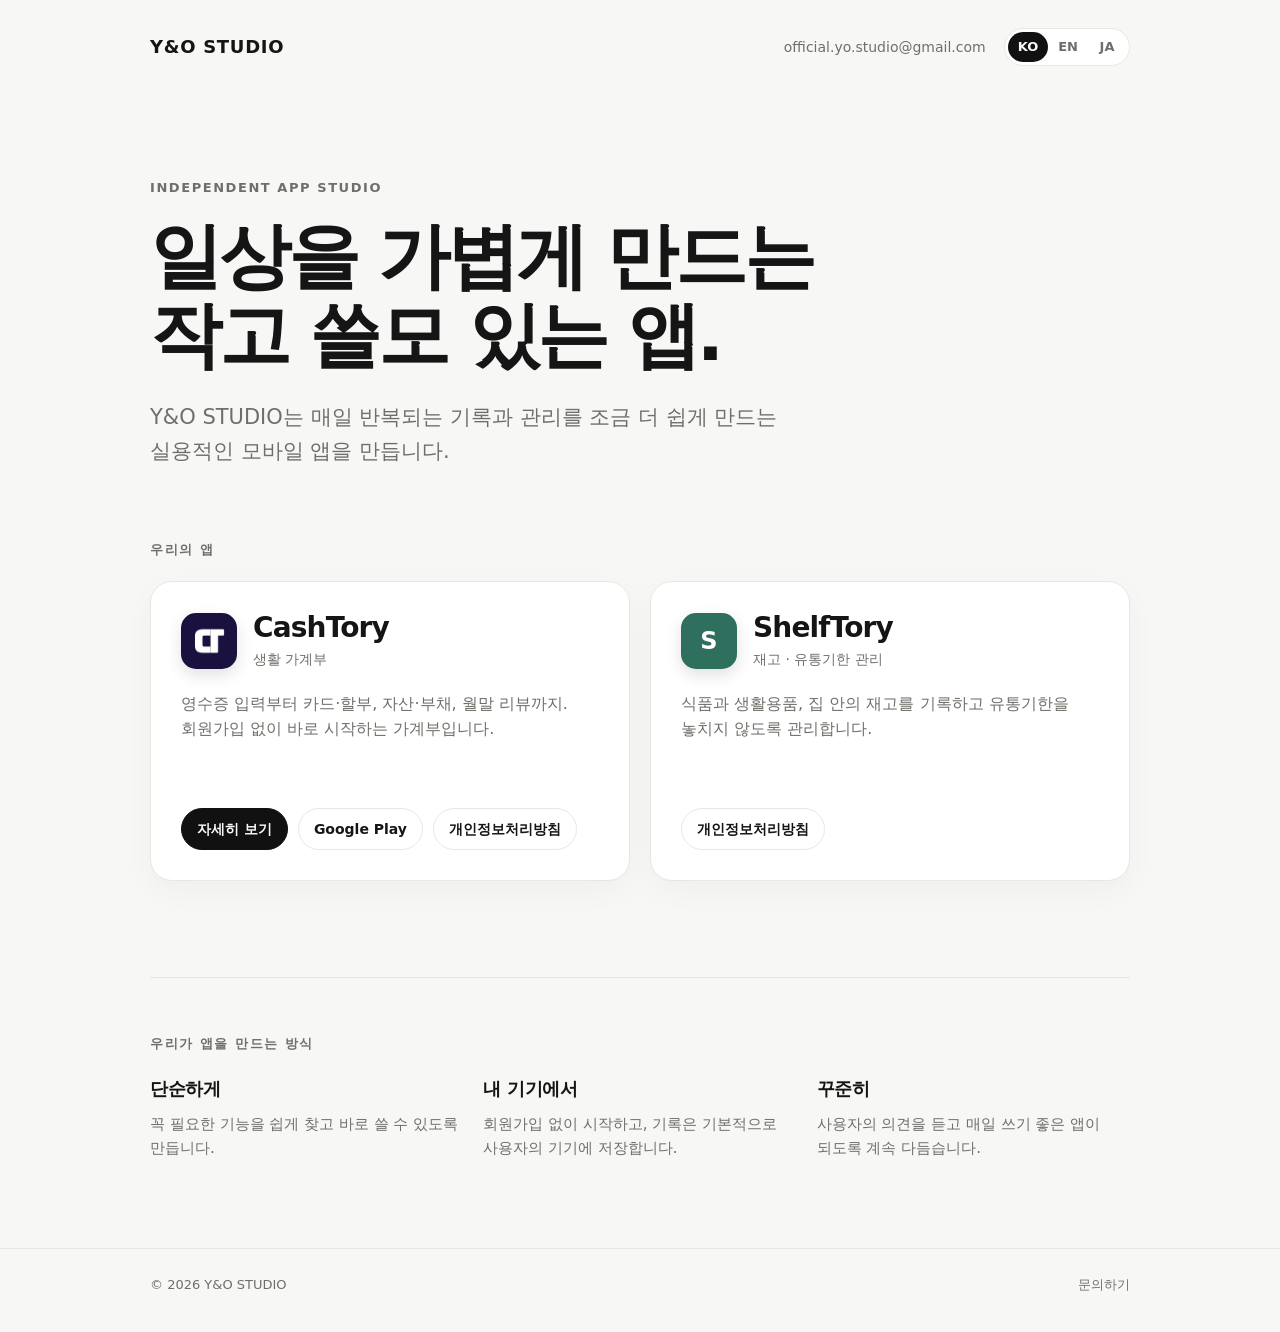
==== index.html @ 3fc5acc1 "Add favicons, share previews and shared footer across pages - Favicon and apple-touch-icon for the s" ====
<!doctype html>
<html lang="ko">
<head>
  <meta charset="utf-8" />
  <meta name="viewport" content="width=device-width, initial-scale=1" />
  <meta name="description" content="Y&O STUDIO — 일상을 조금 더 가볍게 만드는 실용적인 앱을 만듭니다." />
  <link rel="canonical" href="https://yandostudio.co.kr/" />
  <link rel="icon" href="/assets/favicon.svg" type="image/svg+xml" />
  <link rel="apple-touch-icon" href="/assets/apple-touch-icon.png" />
  <meta property="og:type" content="website" />
  <meta property="og:site_name" content="Y&amp;O STUDIO" />
  <meta property="og:locale" content="ko_KR" />
  <meta property="og:url" content="https://yandostudio.co.kr/" />
  <meta property="og:title" content="Y&amp;O STUDIO" />
  <meta property="og:description" content="일상을 가볍게 만드는 작고 쓸모 있는 앱을 만듭니다." />
  <meta property="og:image" content="https://yandostudio.co.kr/assets/og-image.jpg" />
  <meta property="og:image:width" content="1200" />
  <meta property="og:image:height" content="630" />
  <meta name="twitter:card" content="summary_large_image" />
  <title>Y&O STUDIO</title>
  <style>
    :root {
      --bg: #f7f7f5;
      --surface: #ffffff;
      --text: #151515;
      --muted: #6f6f6a;
      --line: #e8e8e3;
      --line-strong: #cfcfc8;
      --accent: #111111;
      --radius: 22px;
      --max: 980px;
    }

    * { box-sizing: border-box; }

    html { scroll-behavior: smooth; }

    body {
      margin: 0;
      min-height: 100vh;
      background: var(--bg);
      color: var(--text);
      font-family:
        Inter, ui-sans-serif, system-ui, -apple-system, BlinkMacSystemFont,
        "Segoe UI", Roboto, "Helvetica Neue", Arial, "Apple SD Gothic Neo",
        "Noto Sans KR", "Hiragino Sans", "Noto Sans JP", sans-serif;
      line-height: 1.6;
    }

    /* Keep Korean words intact; Japanese has no spaces and must wrap anywhere. */
    :root:lang(ko) body { word-break: keep-all; }

    a {
      color: inherit;
      text-decoration: none;
    }

    .wrap {
      width: min(calc(100% - 40px), var(--max));
      margin: 0 auto;
    }

    header {
      padding: 28px 0 20px;
    }

    .nav {
      display: flex;
      align-items: center;
      justify-content: space-between;
      gap: 20px;
    }

    .brand {
      font-size: 18px;
      font-weight: 800;
      letter-spacing: .04em;
    }

    .navRight {
      display: flex;
      align-items: center;
      gap: 18px;
    }

    .contact {
      font-size: 14px;
      color: var(--muted);
    }

    .lang {
      display: inline-flex;
      padding: 3px;
      border: 1px solid var(--line);
      border-radius: 999px;
      background: var(--surface);
    }

    .lang button {
      min-width: 38px;
      height: 30px;
      padding: 0 10px;
      border: 0;
      border-radius: 999px;
      background: transparent;
      color: var(--muted);
      font: inherit;
      font-size: 13px;
      font-weight: 700;
      cursor: pointer;
    }

    .lang button[aria-pressed="true"] {
      background: var(--accent);
      color: var(--bg);
    }

    .hero {
      padding: 92px 0 72px;
    }

    .eyebrow {
      margin: 0 0 18px;
      font-size: 13px;
      font-weight: 700;
      letter-spacing: .12em;
      color: var(--muted);
      text-transform: uppercase;
    }

    h1 {
      margin: 0;
      max-width: 760px;
      font-size: clamp(40px, 7vw, 72px);
      line-height: 1.1;
      letter-spacing: -0.045em;
    }

    .lead {
      max-width: 640px;
      margin: 26px 0 0;
      font-size: clamp(17px, 2.3vw, 21px);
      color: var(--muted);
    }

    .sectionTitle {
      margin: 0 0 20px;
      font-size: 13px;
      font-weight: 700;
      letter-spacing: .12em;
      color: var(--muted);
      text-transform: uppercase;
    }

    .apps {
      display: grid;
      grid-template-columns: repeat(2, minmax(0, 1fr));
      gap: 20px;
    }

    .card {
      position: relative;
      background: var(--surface);
      border: 1px solid var(--line);
      border-radius: var(--radius);
      padding: 30px;
      min-height: 300px;
      display: flex;
      flex-direction: column;
      justify-content: space-between;
      box-shadow: 0 10px 30px rgba(0,0,0,.035);
      transition: border-color .15s ease, transform .15s ease;
    }

    .card.linked:hover {
      border-color: var(--line-strong);
      transform: translateY(-2px);
    }

    .appHead {
      display: flex;
      align-items: center;
      gap: 16px;
    }

    .appIcon {
      width: 56px;
      height: 56px;
      flex: none;
      border-radius: 15px;
      box-shadow: 0 6px 16px rgba(0,0,0,.12);
    }

    .appIcon.placeholder {
      display: grid;
      place-items: center;
      background: #2f6f5e;
      color: #fff;
      font-size: 24px;
      font-weight: 800;
    }

    .app-name {
      margin: 0;
      font-size: 28px;
      line-height: 1.15;
      letter-spacing: -0.03em;
    }

    .app-tag {
      margin: 4px 0 0;
      font-size: 14px;
      color: var(--muted);
    }

    /* Stretch the main link over the whole card; other buttons sit above it. */
    .app-name a::after {
      content: "";
      position: absolute;
      inset: 0;
      border-radius: var(--radius);
    }

    .app-desc {
      margin: 20px 0 0;
      color: var(--muted);
      font-size: 16px;
    }

    .links {
      position: relative;
      margin-top: 34px;
      display: flex;
      flex-wrap: wrap;
      gap: 10px;
    }

    .button {
      display: inline-flex;
      align-items: center;
      min-height: 42px;
      padding: 0 15px;
      border: 1px solid var(--line);
      border-radius: 999px;
      background: var(--surface);
      font-size: 14px;
      font-weight: 650;
      transition: transform .15s ease, border-color .15s ease;
    }

    .button:hover {
      transform: translateY(-1px);
      border-color: var(--line-strong);
    }

    .button.primary {
      background: var(--accent);
      border-color: var(--accent);
      color: var(--bg);
    }

    .about {
      margin-top: 96px;
      padding: 56px 0 88px;
      border-top: 1px solid var(--line);
    }

    .aboutGrid {
      display: grid;
      grid-template-columns: repeat(3, minmax(0, 1fr));
      gap: 20px;
    }

    .value h3 {
      margin: 0 0 8px;
      font-size: 18px;
      letter-spacing: -0.02em;
    }

    .value p {
      margin: 0;
      color: var(--muted);
      font-size: 15px;
    }

    footer {
      border-top: 1px solid var(--line);
      padding: 26px 0 36px;
      color: var(--muted);
      font-size: 13px;
    }

    .footer-row {
      display: flex;
      align-items: center;
      justify-content: space-between;
      gap: 20px;
      flex-wrap: wrap;
    }

    @media (max-width: 720px) {
      .hero {
        padding: 64px 0 52px;
      }

      h1 br {
        display: none;
      }

      .apps,
      .aboutGrid {
        grid-template-columns: 1fr;
      }

      .card {
        min-height: 0;
      }

      .about {
        margin-top: 64px;
        padding-bottom: 64px;
      }

      .contact {
        display: none;
      }
    }

    @media (prefers-reduced-motion: reduce) {
      .card, .button { transition: none; }
      .card.linked:hover, .button:hover { transform: none; }
    }

    @media (prefers-color-scheme: dark) {
      :root {
        --bg: #101010;
        --surface: #181818;
        --text: #f2f2ef;
        --muted: #a8a8a1;
        --line: #2b2b2b;
        --line-strong: #444;
        --accent: #f2f2ef;
      }

      .card {
        box-shadow: none;
      }
    }
  </style>
</head>
<body>
  <header>
    <div class="wrap nav">
      <a class="brand" href="/">Y&O STUDIO</a>
      <div class="navRight">
        <a class="contact" href="mailto:official.yo.studio@gmail.com">official.yo.studio@gmail.com</a>
        <div class="lang" role="group" aria-label="Language">
          <button type="button" data-lang="ko" aria-pressed="true">KO</button>
          <button type="button" data-lang="en" aria-pressed="false">EN</button>
          <button type="button" data-lang="ja" aria-pressed="false">JA</button>
        </div>
      </div>
    </div>
  </header>

  <main>
    <section class="hero">
      <div class="wrap">
        <p class="eyebrow" data-i18n="eyebrow">Independent App Studio</p>
        <h1 data-i18n="title">일상을 가볍게 만드는 <br>작고 쓸모 있는 앱.</h1>
        <p class="lead" data-i18n="lead">
          Y&O STUDIO는 매일 반복되는 기록과 관리를 조금 더 쉽게 만드는
          실용적인 모바일 앱을 만듭니다.
        </p>
      </div>
    </section>

    <section class="wrap" aria-labelledby="apps-title">
      <h2 class="sectionTitle" id="apps-title" data-i18n="appsTitle">우리의 앱</h2>
      <div class="apps">
        <article class="card linked">
          <div>
            <div class="appHead">
              <img class="appIcon" src="/cashtory/assets/app-icon.webp" alt="" width="56" height="56">
              <div>
                <h3 class="app-name"><a href="/cashtory/">CashTory</a></h3>
                <p class="app-tag" data-i18n="cashtoryTag">생활 가계부</p>
              </div>
            </div>
            <p class="app-desc" data-i18n="cashtoryDesc">
              영수증 입력부터 카드·할부, 자산·부채, 월말 리뷰까지.
              회원가입 없이 바로 시작하는 가계부입니다.
            </p>
          </div>
          <div class="links">
            <a class="button primary" href="/cashtory/" data-i18n="learnMore">자세히 보기</a>
            <a class="button" href="https://play.google.com/store/apps/details?id=com.yandostudio.cashtory">Google Play</a>
            <a class="button" href="https://yando-studio.github.io/cashtory-privacy/" data-i18n="privacy">개인정보처리방침</a>
          </div>
        </article>

        <article class="card">
          <div>
            <div class="appHead">
              <span class="appIcon placeholder" aria-hidden="true">S</span>
              <div>
                <h3 class="app-name">ShelfTory</h3>
                <p class="app-tag" data-i18n="shelftoryTag">재고 · 유통기한 관리</p>
              </div>
            </div>
            <p class="app-desc" data-i18n="shelftoryDesc">
              식품과 생활용품, 집 안의 재고를 기록하고
              유통기한을 놓치지 않도록 관리합니다.
            </p>
          </div>
          <div class="links">
            <a class="button" href="https://yando-studio.github.io/Shelftory-privacy/" data-i18n="privacy">개인정보처리방침</a>
          </div>
        </article>
      </div>
    </section>

    <section class="wrap about" aria-labelledby="about-title">
      <h2 class="sectionTitle" id="about-title" data-i18n="aboutTitle">우리가 앱을 만드는 방식</h2>
      <div class="aboutGrid">
        <div class="value">
          <h3 data-i18n="v1Title">단순하게</h3>
          <p data-i18n="v1Desc">꼭 필요한 기능을 쉽게 찾고 바로 쓸 수 있도록 만듭니다.</p>
        </div>
        <div class="value">
          <h3 data-i18n="v2Title">내 기기에서</h3>
          <p data-i18n="v2Desc">회원가입 없이 시작하고, 기록은 기본적으로 사용자의 기기에 저장합니다.</p>
        </div>
        <div class="value">
          <h3 data-i18n="v3Title">꾸준히</h3>
          <p data-i18n="v3Desc">사용자의 의견을 듣고 매일 쓰기 좋은 앱이 되도록 계속 다듬습니다.</p>
        </div>
      </div>
    </section>
  </main>

  <footer>
    <div class="wrap footer-row">
      <span>© 2026 Y&O STUDIO</span>
      <a href="mailto:official.yo.studio@gmail.com" data-i18n="contact">문의하기</a>
    </div>
  </footer>

  <script>
    (function () {
      var messages = {
        en: {
          eyebrow: "Independent App Studio",
          title: "Small, useful apps <br>for everyday life.",
          lead: "Y&O STUDIO builds practical mobile apps that make everyday records and routines a little easier to manage.",
          appsTitle: "Our Apps",
          cashtoryTag: "Household budget",
          cashtoryDesc: "From receipt scanning to cards and installments, assets and liabilities, and a monthly review. A budget app you can start without signing up.",
          shelftoryTag: "Inventory & expiration dates",
          shelftoryDesc: "Keep track of food, household supplies and everyday stock, and never miss an expiration date.",
          learnMore: "Learn more",
          privacy: "Privacy Policy",
          aboutTitle: "How we build apps",
          v1Title: "Simple",
          v1Desc: "We focus on the features you actually need, easy to find and ready to use.",
          v2Title: "On your device",
          v2Desc: "No sign-up required. Your records are stored on your own device by default.",
          v3Title: "Always improving",
          v3Desc: "We listen to feedback and keep refining our apps for daily use.",
          contact: "Contact",
          description: "Y&O STUDIO builds small, practical apps that make everyday life a little easier."
        },
        ja: {
          eyebrow: "Independent App Studio",
          title: "毎日を軽くする、<br>小さくて役立つアプリ。",
          lead: "Y&O STUDIOは、毎日の記録や管理を少しだけ楽にする実用的なモバイルアプリを作っています。",
          appsTitle: "アプリ",
          cashtoryTag: "家計簿",
          cashtoryDesc: "レシート入力からカード・分割払い、資産・負債、月末レビューまで。会員登録なしですぐに始められる家計簿です。",
          shelftoryTag: "在庫・賞味期限管理",
          shelftoryDesc: "食品や日用品など家の在庫を記録し、賞味期限を見逃さないように管理します。",
          learnMore: "詳しく見る",
          privacy: "プライバシーポリシー",
          aboutTitle: "私たちのアプリづくり",
          v1Title: "シンプルに",
          v1Desc: "本当に必要な機能を、すぐに見つけて使えるように作ります。",
          v2Title: "端末の中に",
          v2Desc: "会員登録は不要です。記録は基本的にご自身の端末に保存されます。",
          v3Title: "改善を続ける",
          v3Desc: "皆さまの声を聞きながら、毎日使いやすいアプリへと磨き続けます。",
          contact: "お問い合わせ",
          description: "Y&O STUDIOは、毎日を少し楽にする実用的なアプリを作っています。"
        }
      };

      // Korean is the markup default; capture it so we can switch back.
      var nodes = document.querySelectorAll("[data-i18n]");
      var ko = {};
      nodes.forEach(function (el) { ko[el.dataset.i18n] = el.innerHTML; });
      var metaDesc = document.querySelector('meta[name="description"]');
      ko.description = metaDesc.content;
      messages.ko = ko;

      function apply(lang) {
        var dict = messages[lang] || messages.ko;
        nodes.forEach(function (el) {
          var key = el.dataset.i18n;
          if (dict[key] != null) el.innerHTML = dict[key];
        });
        metaDesc.content = dict.description;
        document.documentElement.lang = lang;
        document.querySelectorAll(".lang button").forEach(function (b) {
          b.setAttribute("aria-pressed", String(b.dataset.lang === lang));
        });
      }

      function save(lang) {
        try { localStorage.setItem("yo-lang", lang); } catch (e) {}
      }

      var initial = new URLSearchParams(location.search).get("lang");
      if (!messages[initial]) {
        try { initial = localStorage.getItem("yo-lang"); } catch (e) { initial = null; }
      }
      if (messages[initial] && initial !== "ko") apply(initial);

      document.querySelectorAll(".lang button").forEach(function (b) {
        b.addEventListener("click", function () {
          apply(b.dataset.lang);
          save(b.dataset.lang);
        });
      });
    })();
  </script>
</body>
</html>
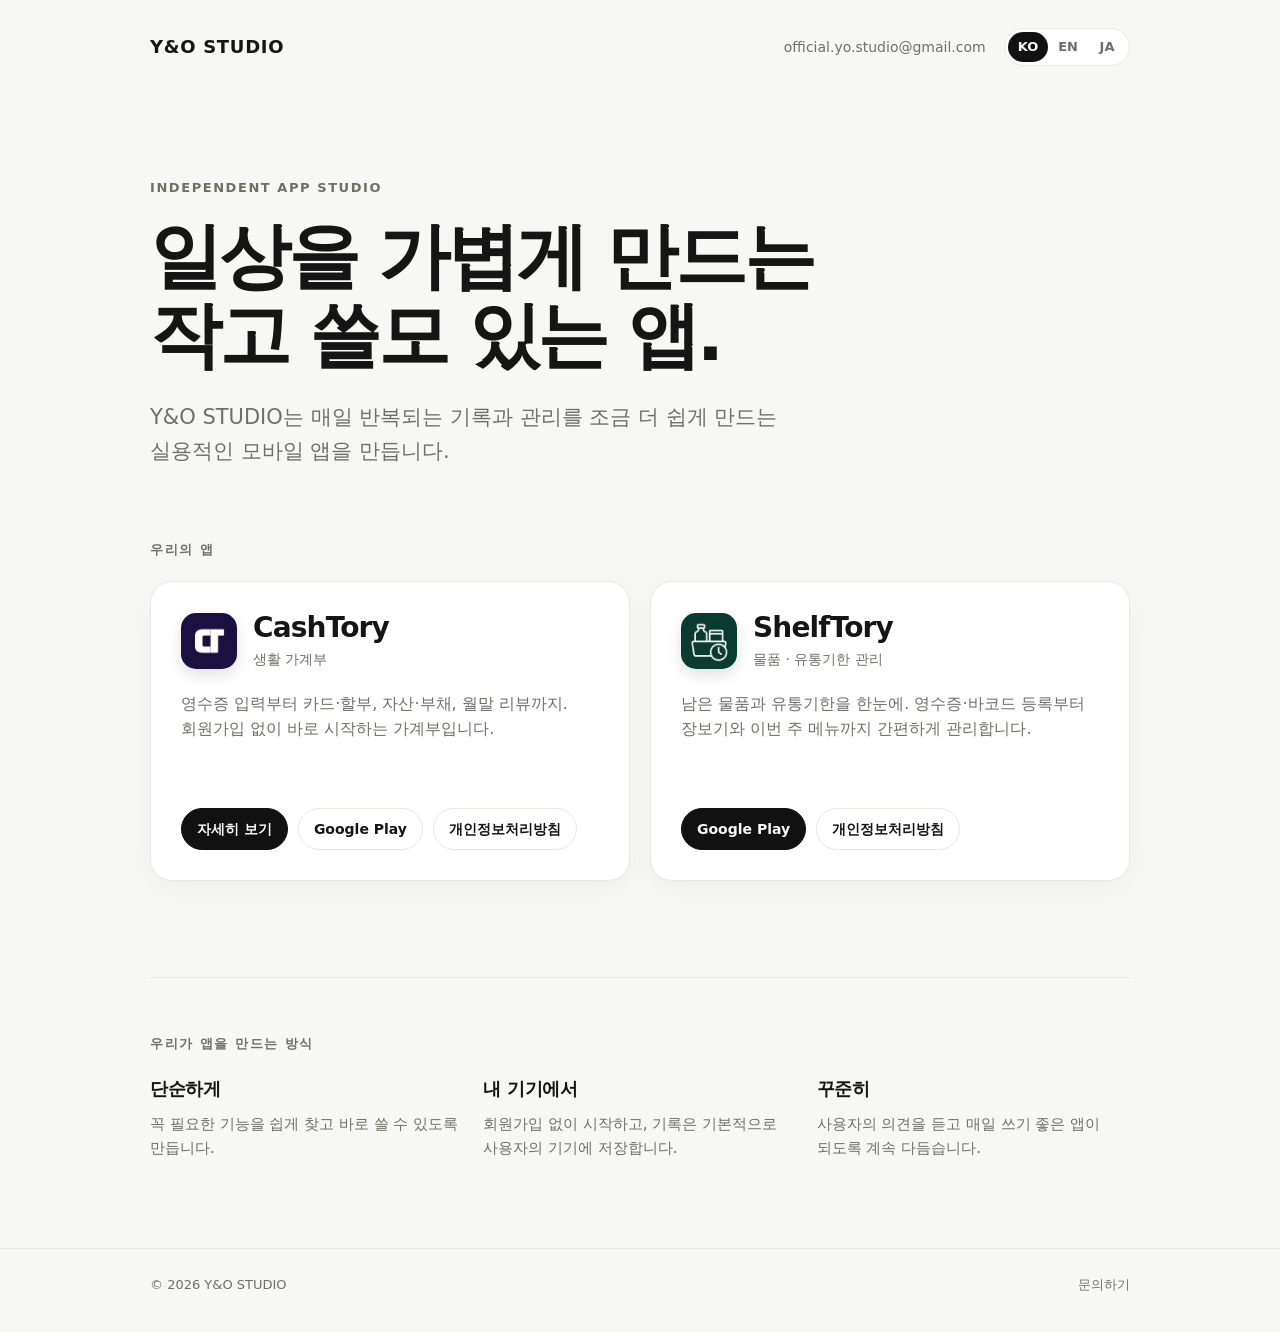
==== commit ca8add76: "Use real ShelfTory icon and Google Play link on studio home - Replace the placeholder "S" mark with " ====
--- a/index.html
+++ b/index.html
@@ -191,14 +191,6 @@
       box-shadow: 0 6px 16px rgba(0,0,0,.12);
     }
 
-    .appIcon.placeholder {
-      display: grid;
-      place-items: center;
-      background: #2f6f5e;
-      color: #fff;
-      font-size: 24px;
-      font-weight: 800;
-    }
 
     .app-name {
       margin: 0;
@@ -399,21 +391,22 @@
           </div>
         </article>
 
-        <article class="card">
+        <article class="card linked">
           <div>
             <div class="appHead">
-              <span class="appIcon placeholder" aria-hidden="true">S</span>
+              <img class="appIcon" src="/shelftory/assets/app-icon.webp" alt="" width="56" height="56">
               <div>
-                <h3 class="app-name">ShelfTory</h3>
-                <p class="app-tag" data-i18n="shelftoryTag">재고 · 유통기한 관리</p>
+                <h3 class="app-name"><a href="https://play.google.com/store/apps/details?id=com.yandostudio.shelftory">ShelfTory</a></h3>
+                <p class="app-tag" data-i18n="shelftoryTag">물품 · 유통기한 관리</p>
               </div>
             </div>
             <p class="app-desc" data-i18n="shelftoryDesc">
-              식품과 생활용품, 집 안의 재고를 기록하고
-              유통기한을 놓치지 않도록 관리합니다.
+              남은 물품과 유통기한을 한눈에. 영수증·바코드 등록부터
+              장보기와 이번 주 메뉴까지 간편하게 관리합니다.
             </p>
           </div>
           <div class="links">
+            <a class="button primary" href="https://play.google.com/store/apps/details?id=com.yandostudio.shelftory">Google Play</a>
             <a class="button" href="https://yando-studio.github.io/Shelftory-privacy/" data-i18n="privacy">개인정보처리방침</a>
           </div>
         </article>
@@ -456,8 +449,8 @@
           appsTitle: "Our Apps",
           cashtoryTag: "Household budget",
           cashtoryDesc: "From receipt scanning to cards and installments, assets and liabilities, and a monthly review. A budget app you can start without signing up.",
-          shelftoryTag: "Inventory & expiration dates",
-          shelftoryDesc: "Keep track of food, household supplies and everyday stock, and never miss an expiration date.",
+          shelftoryTag: "Household items & expiration dates",
+          shelftoryDesc: "See what you have left and when it expires at a glance. Add items from receipts or barcodes, then plan shopping lists and this week\u2019s menu.",
           learnMore: "Learn more",
           privacy: "Privacy Policy",
           aboutTitle: "How we build apps",
@@ -477,8 +470,8 @@
           appsTitle: "アプリ",
           cashtoryTag: "家計簿",
           cashtoryDesc: "レシート入力からカード・分割払い、資産・負債、月末レビューまで。会員登録なしですぐに始められる家計簿です。",
-          shelftoryTag: "在庫・賞味期限管理",
-          shelftoryDesc: "食品や日用品など家の在庫を記録し、賞味期限を見逃さないように管理します。",
+          shelftoryTag: "日用品・賞味期限管理",
+          shelftoryDesc: "残りの品物と賞味期限をひと目で。レシートやバーコードで登録し、買い物リストや今週の献立までまとめて管理できます。",
           learnMore: "詳しく見る",
           privacy: "プライバシーポリシー",
           aboutTitle: "私たちのアプリづくり",
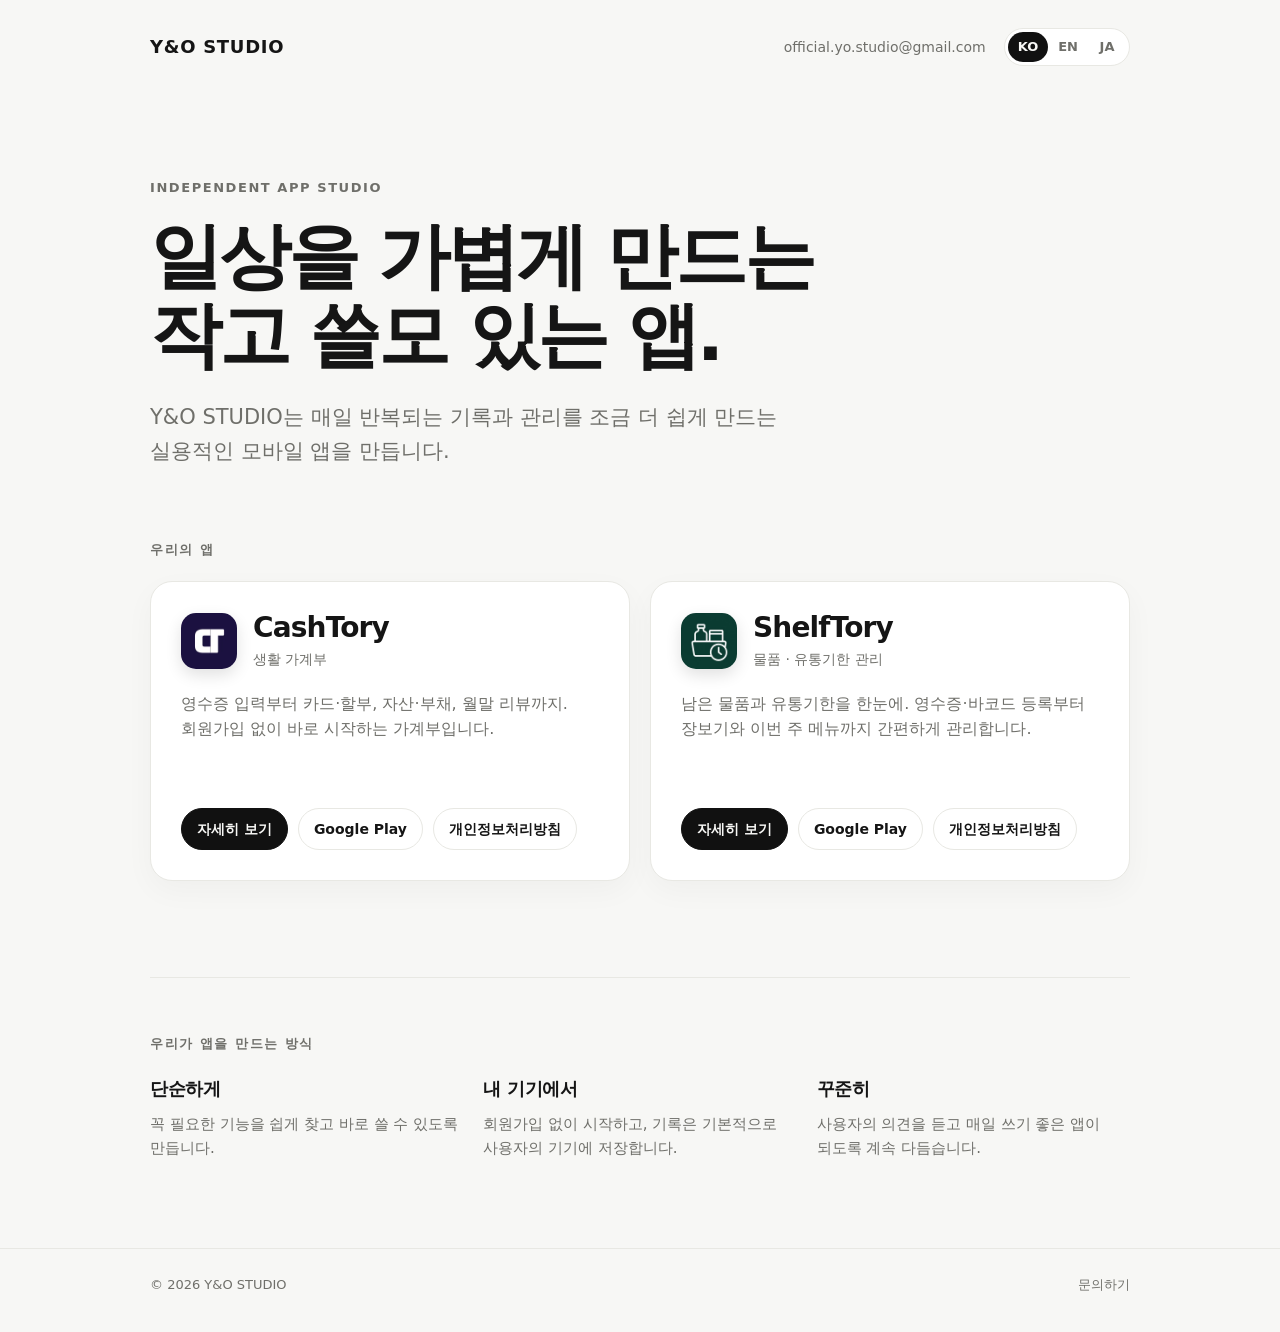
==== commit 9cb3a5b2: "Add ShelfTory page (Korean, English) and web demo - tools/build_shelftory_pages.py generates shelfto" ====
--- a/index.html
+++ b/index.html
@@ -396,7 +396,7 @@
             <div class="appHead">
               <img class="appIcon" src="/shelftory/assets/app-icon.webp" alt="" width="56" height="56">
               <div>
-                <h3 class="app-name"><a href="https://play.google.com/store/apps/details?id=com.yandostudio.shelftory">ShelfTory</a></h3>
+                <h3 class="app-name"><a href="/shelftory/">ShelfTory</a></h3>
                 <p class="app-tag" data-i18n="shelftoryTag">물품 · 유통기한 관리</p>
               </div>
             </div>
@@ -406,7 +406,8 @@
             </p>
           </div>
           <div class="links">
-            <a class="button primary" href="https://play.google.com/store/apps/details?id=com.yandostudio.shelftory">Google Play</a>
+            <a class="button primary" href="/shelftory/" data-i18n="learnMore">자세히 보기</a>
+            <a class="button" href="https://play.google.com/store/apps/details?id=com.yandostudio.shelftory">Google Play</a>
             <a class="button" href="https://yando-studio.github.io/Shelftory-privacy/" data-i18n="privacy">개인정보처리방침</a>
           </div>
         </article>
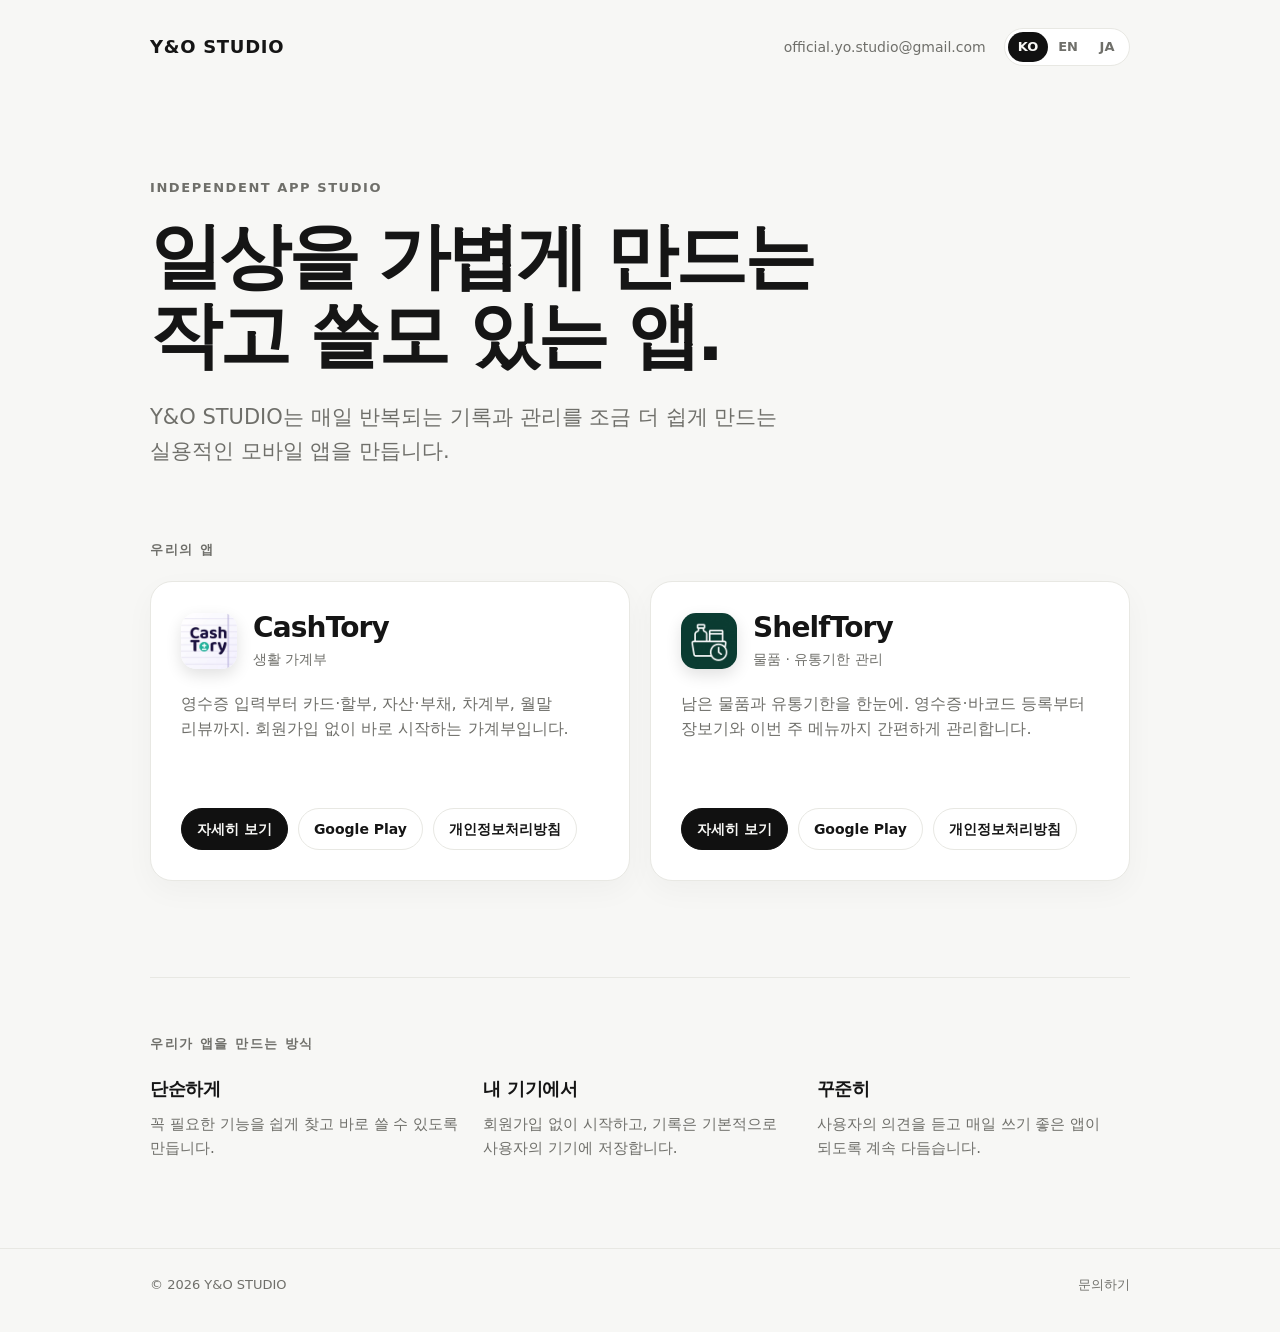
==== commit 3c2a6611: "Reflect CashTory 1.6.0 on the CashTory pages - New vehicle log section (KO/JA/EN): fuel and service " ====
--- a/index.html
+++ b/index.html
@@ -380,7 +380,7 @@
               </div>
             </div>
             <p class="app-desc" data-i18n="cashtoryDesc">
-              영수증 입력부터 카드·할부, 자산·부채, 월말 리뷰까지.
+              영수증 입력부터 카드·할부, 자산·부채, 차계부, 월말 리뷰까지.
               회원가입 없이 바로 시작하는 가계부입니다.
             </p>
           </div>
@@ -449,7 +449,7 @@
           lead: "Y&O STUDIO builds practical mobile apps that make everyday records and routines a little easier to manage.",
           appsTitle: "Our Apps",
           cashtoryTag: "Household budget",
-          cashtoryDesc: "From receipt scanning to cards and installments, assets and liabilities, and a monthly review. A budget app you can start without signing up.",
+          cashtoryDesc: "From receipt scanning to cards and installments, assets and liabilities, a vehicle log and a monthly review. A budget app you can start without signing up.",
           shelftoryTag: "Household items & expiration dates",
           shelftoryDesc: "See what you have left and when it expires at a glance. Add items from receipts or barcodes, then plan shopping lists and this week\u2019s menu.",
           learnMore: "Learn more",
@@ -470,7 +470,7 @@
           lead: "Y&O STUDIOは、毎日の記録や管理を少しだけ楽にする実用的なモバイルアプリを作っています。",
           appsTitle: "アプリ",
           cashtoryTag: "家計簿",
-          cashtoryDesc: "レシート入力からカード・分割払い、資産・負債、月末レビューまで。会員登録なしですぐに始められる家計簿です。",
+          cashtoryDesc: "レシート入力からカード・分割払い、資産・負債、車の家計簿、月末レビューまで。会員登録なしですぐに始められる家計簿です。",
           shelftoryTag: "日用品・賞味期限管理",
           shelftoryDesc: "残りの品物と賞味期限をひと目で。レシートやバーコードで登録し、買い物リストや今週の献立までまとめて管理できます。",
           learnMore: "詳しく見る",
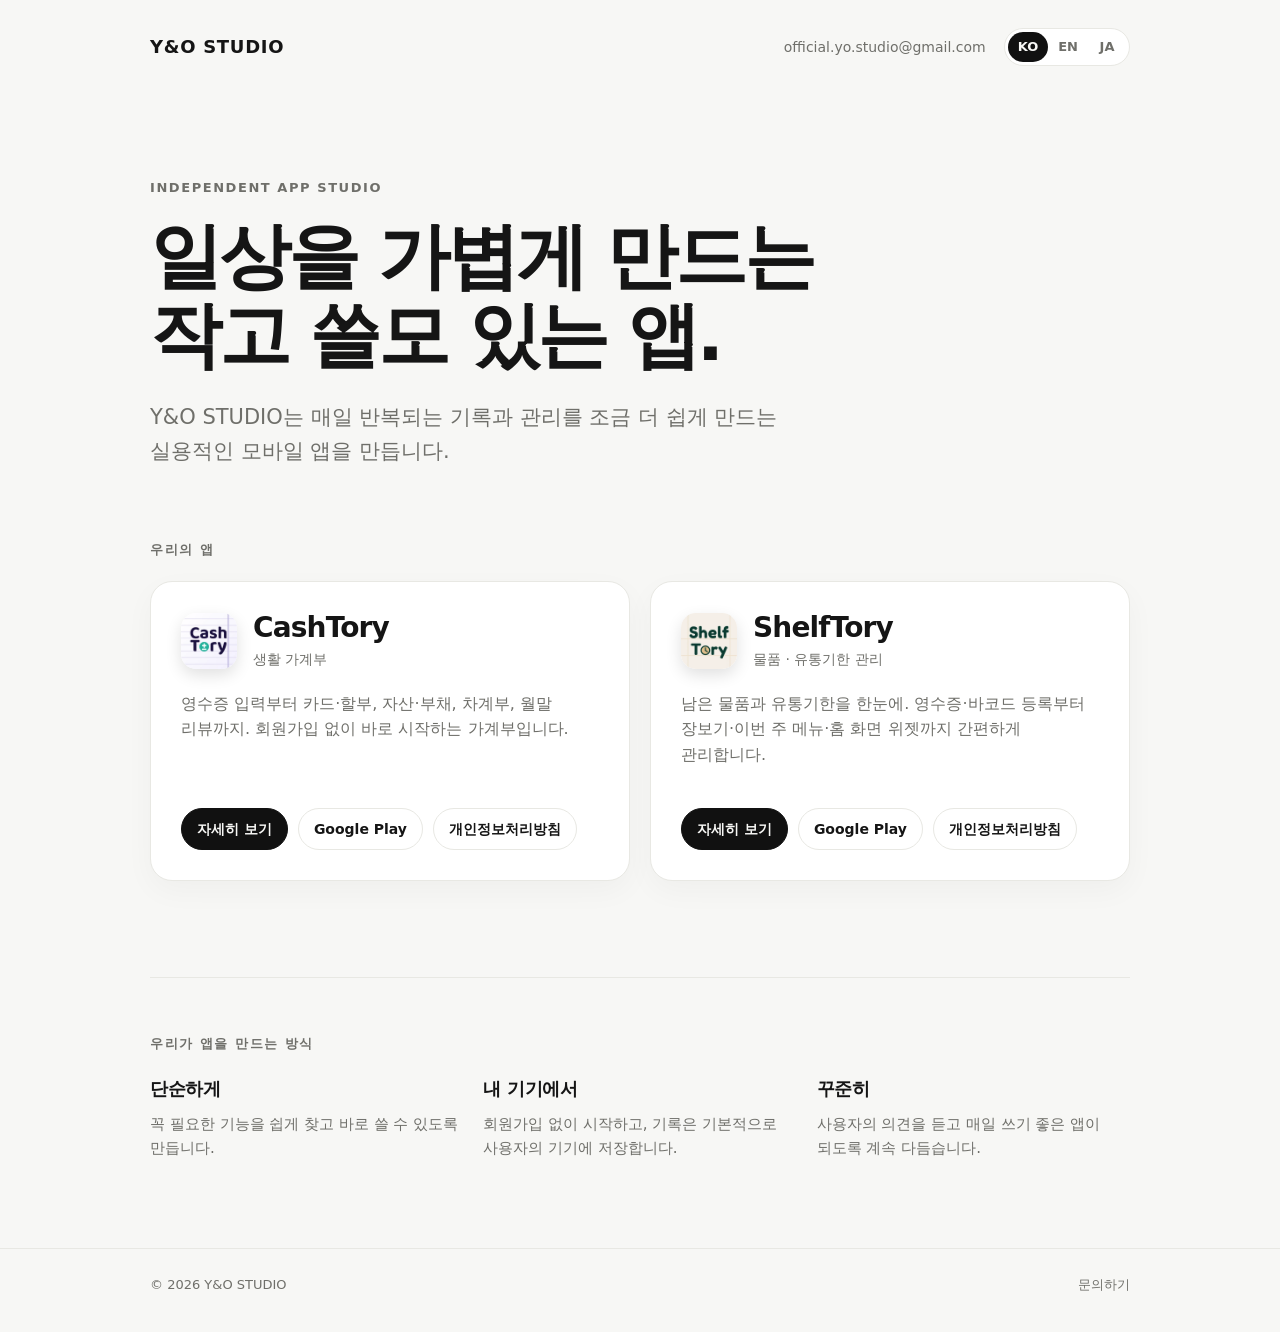
==== commit 4418c73a: "Reflect ShelfTory 1.6.1 on the ShelfTory pages The page was made around 1.4.0. Bring it up to 1.6.1:" ====
--- a/index.html
+++ b/index.html
@@ -402,7 +402,7 @@
             </div>
             <p class="app-desc" data-i18n="shelftoryDesc">
               남은 물품과 유통기한을 한눈에. 영수증·바코드 등록부터
-              장보기와 이번 주 메뉴까지 간편하게 관리합니다.
+              장보기·이번 주 메뉴·홈 화면 위젯까지 간편하게 관리합니다.
             </p>
           </div>
           <div class="links">
@@ -451,7 +451,7 @@
           cashtoryTag: "Household budget",
           cashtoryDesc: "From receipt scanning to cards and installments, assets and liabilities, a vehicle log and a monthly review. A budget app you can start without signing up.",
           shelftoryTag: "Household items & expiration dates",
-          shelftoryDesc: "See what you have left and when it expires at a glance. Add items from receipts or barcodes, then plan shopping lists and this week\u2019s menu.",
+          shelftoryDesc: "See what you have left and when it expires at a glance. Add items from receipts or barcodes, then plan shopping lists, this week\u2019s menu and home screen widgets.",
           learnMore: "Learn more",
           privacy: "Privacy Policy",
           aboutTitle: "How we build apps",
@@ -472,7 +472,7 @@
           cashtoryTag: "家計簿",
           cashtoryDesc: "レシート入力からカード・分割払い、資産・負債、車の家計簿、月末レビューまで。会員登録なしですぐに始められる家計簿です。",
           shelftoryTag: "日用品・賞味期限管理",
-          shelftoryDesc: "残りの品物と賞味期限をひと目で。レシートやバーコードで登録し、買い物リストや今週の献立までまとめて管理できます。",
+          shelftoryDesc: "残りの品物と賞味期限をひと目で。レシートやバーコードで登録し、買い物リスト・今週の献立・ホーム画面ウィジェットまでまとめて管理できます。",
           learnMore: "詳しく見る",
           privacy: "プライバシーポリシー",
           aboutTitle: "私たちのアプリづくり",
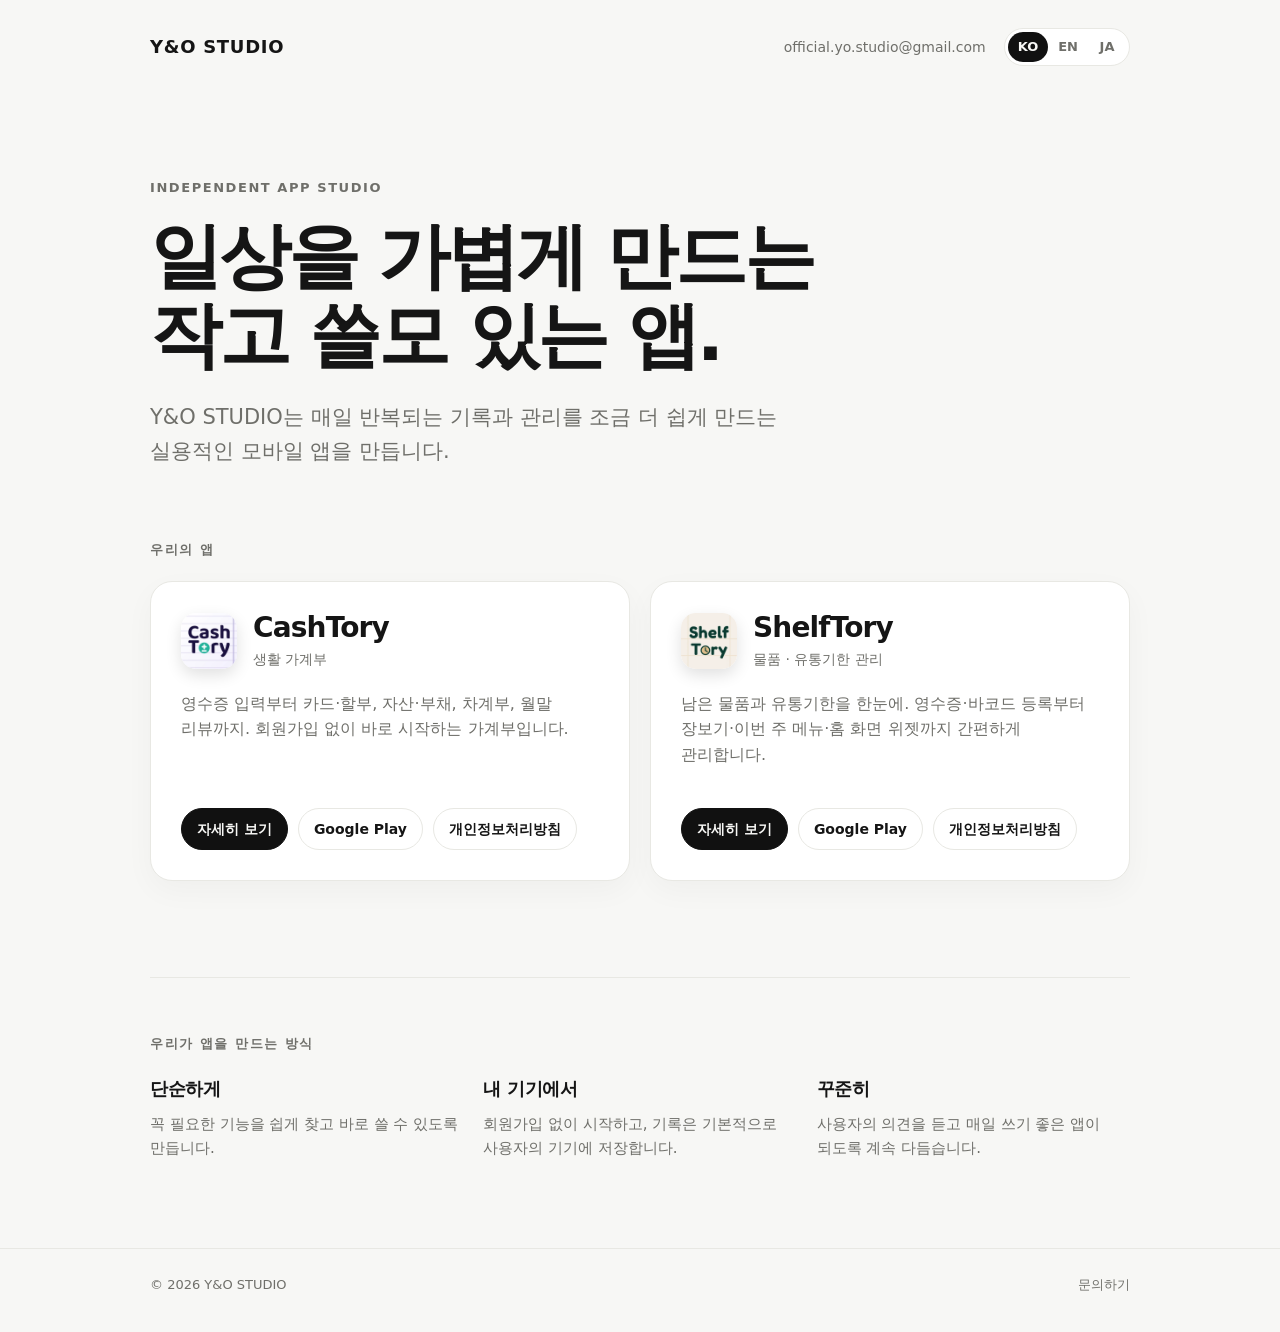
==== commit 3ce13dda: "Show the current app icons in the studio home's share image Sharing yandostudio.co.kr (e.g. in Kakao" ====
--- a/index.html
+++ b/index.html
@@ -13,7 +13,7 @@
   <meta property="og:url" content="https://yandostudio.co.kr/" />
   <meta property="og:title" content="Y&amp;O STUDIO" />
   <meta property="og:description" content="일상을 가볍게 만드는 작고 쓸모 있는 앱을 만듭니다." />
-  <meta property="og:image" content="https://yandostudio.co.kr/assets/og-image.jpg" />
+  <meta property="og:image" content="https://yandostudio.co.kr/assets/og-image.jpg?v=20261017" />
   <meta property="og:image:width" content="1200" />
   <meta property="og:image:height" content="630" />
   <meta name="twitter:card" content="summary_large_image" />
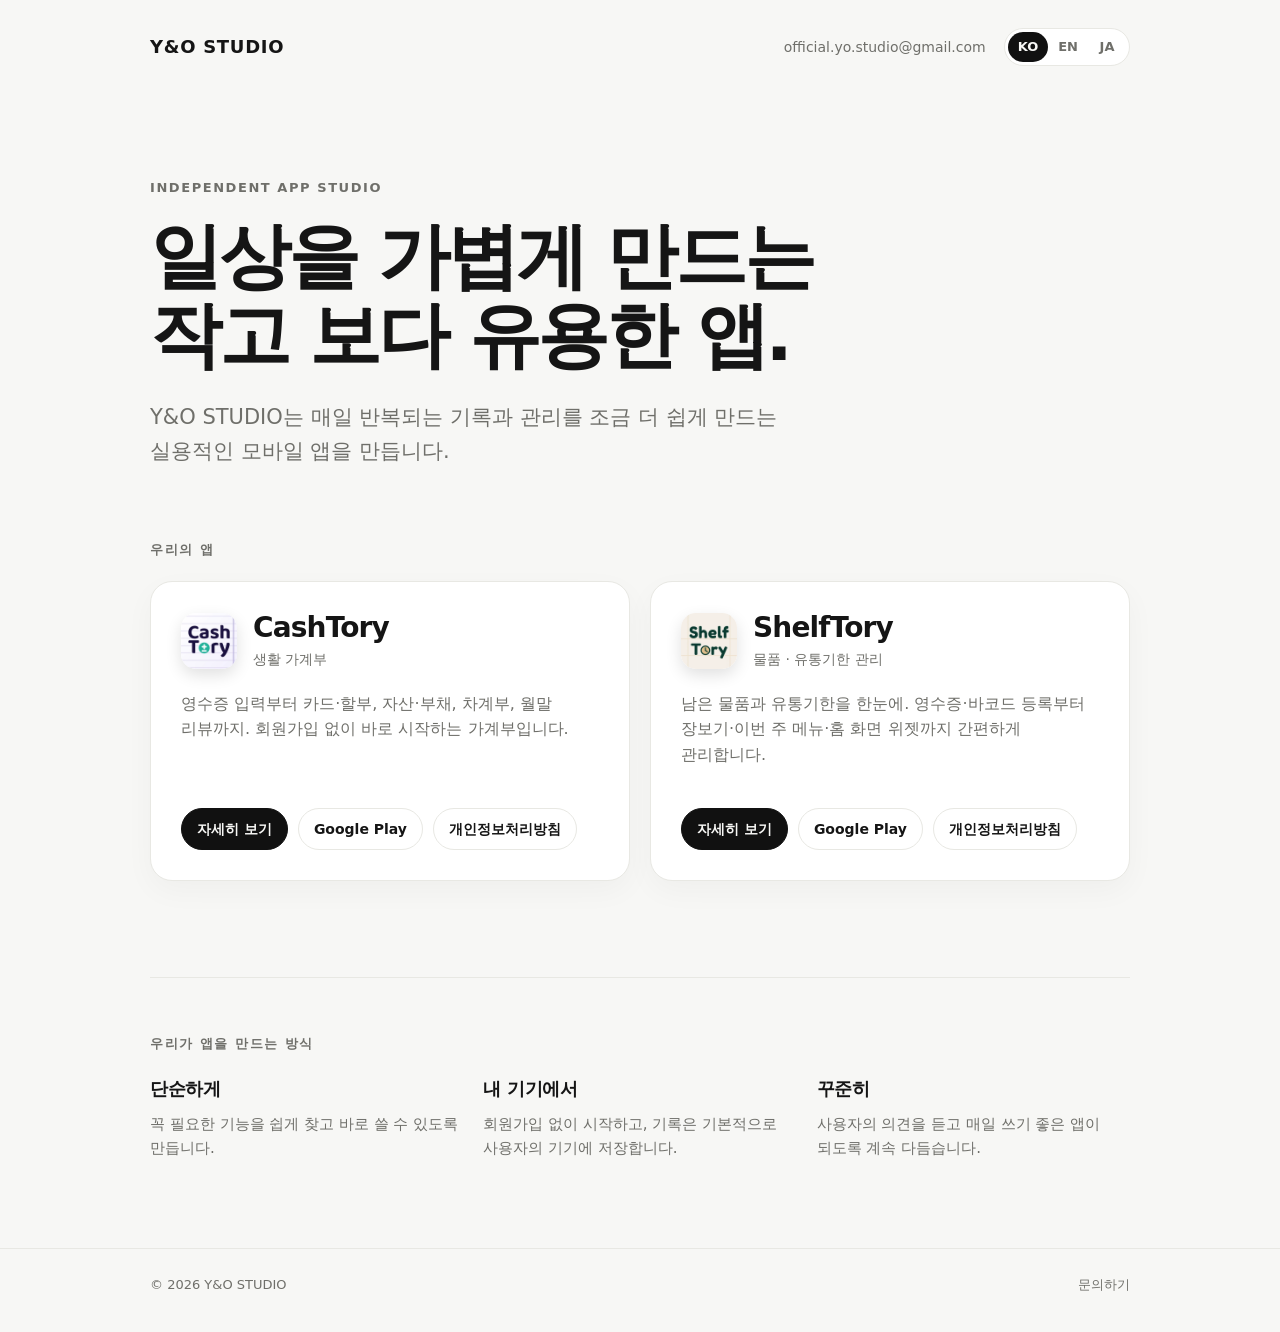
==== commit 25ffd37a: "Change studio tagline to "작고 보다 유용한 앱" Update the hero heading, og:description and the studio share " ====
--- a/index.html
+++ b/index.html
@@ -12,8 +12,8 @@
   <meta property="og:locale" content="ko_KR" />
   <meta property="og:url" content="https://yandostudio.co.kr/" />
   <meta property="og:title" content="Y&amp;O STUDIO" />
-  <meta property="og:description" content="일상을 가볍게 만드는 작고 쓸모 있는 앱을 만듭니다." />
-  <meta property="og:image" content="https://yandostudio.co.kr/assets/og-image.jpg?v=20261017" />
+  <meta property="og:description" content="일상을 가볍게 만드는 작고 보다 유용한 앱을 만듭니다." />
+  <meta property="og:image" content="https://yandostudio.co.kr/assets/og-image.jpg?v=20261018" />
   <meta property="og:image:width" content="1200" />
   <meta property="og:image:height" content="630" />
   <meta name="twitter:card" content="summary_large_image" />
@@ -359,7 +359,7 @@
     <section class="hero">
       <div class="wrap">
         <p class="eyebrow" data-i18n="eyebrow">Independent App Studio</p>
-        <h1 data-i18n="title">일상을 가볍게 만드는 <br>작고 쓸모 있는 앱.</h1>
+        <h1 data-i18n="title">일상을 가볍게 만드는 <br>작고 보다 유용한 앱.</h1>
         <p class="lead" data-i18n="lead">
           Y&O STUDIO는 매일 반복되는 기록과 관리를 조금 더 쉽게 만드는
           실용적인 모바일 앱을 만듭니다.
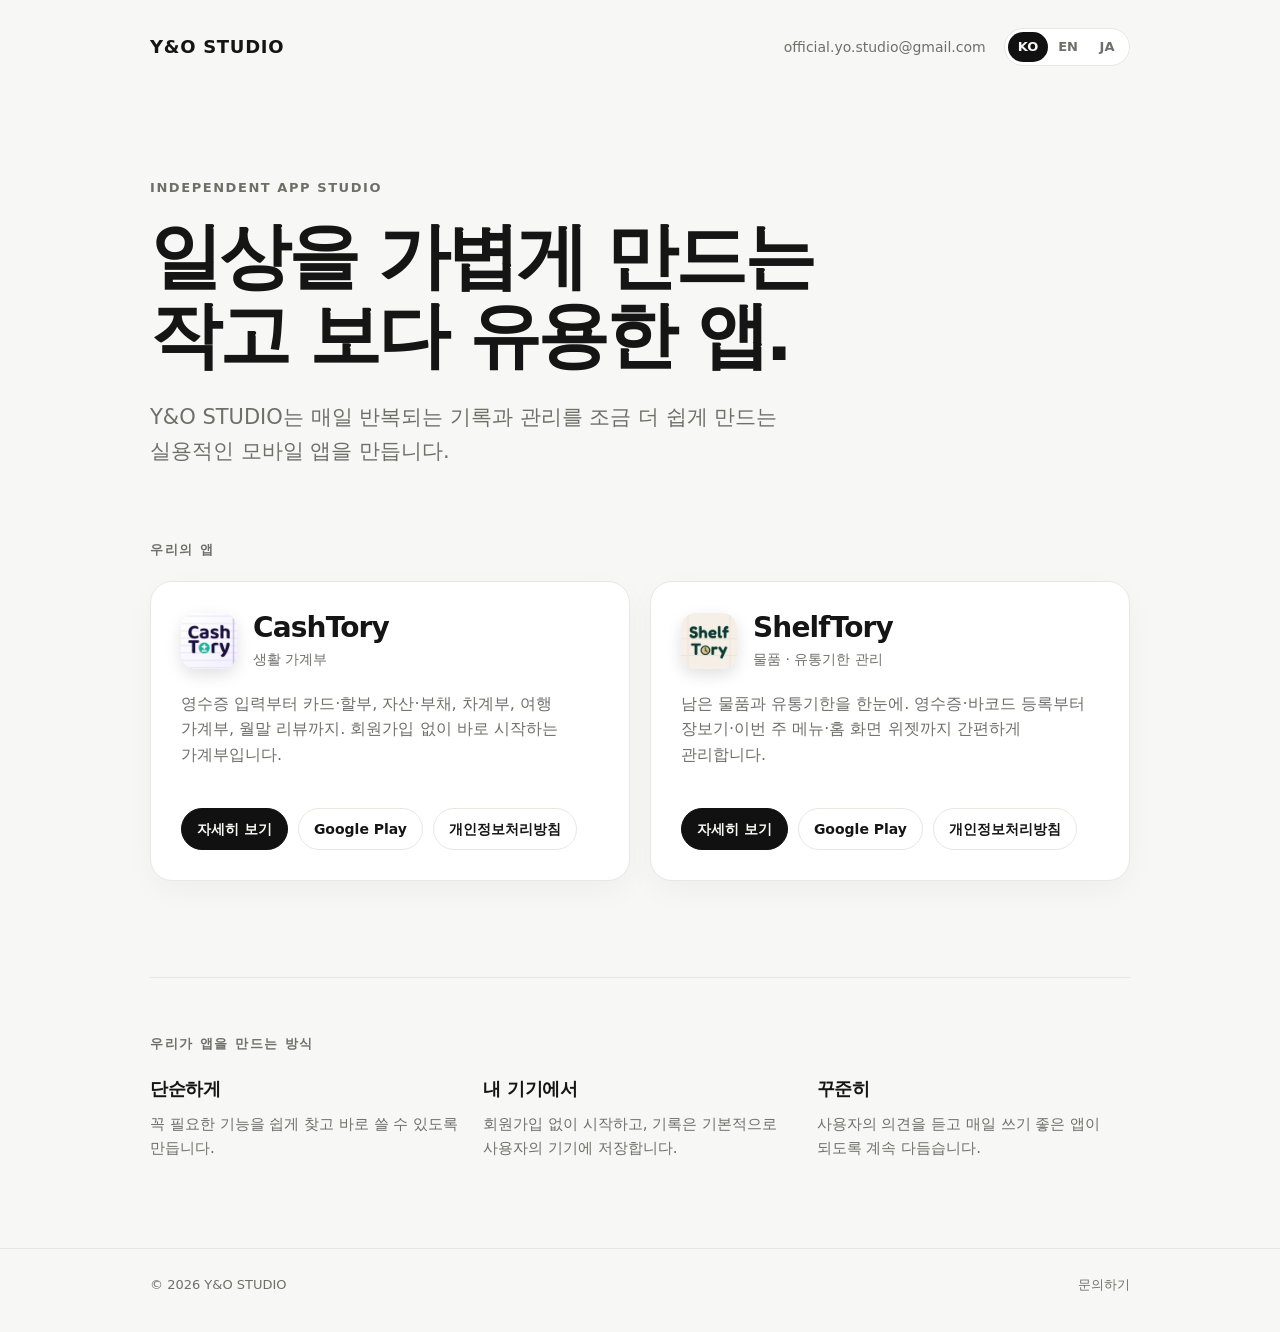
==== commit d94d2f56: "Reflect CashTory 1.7.0 on the CashTory pages - New trip ledger section (KO/JA/EN): local currency, a" ====
--- a/index.html
+++ b/index.html
@@ -380,7 +380,7 @@
               </div>
             </div>
             <p class="app-desc" data-i18n="cashtoryDesc">
-              영수증 입력부터 카드·할부, 자산·부채, 차계부, 월말 리뷰까지.
+              영수증 입력부터 카드·할부, 자산·부채, 차계부, 여행 가계부, 월말 리뷰까지.
               회원가입 없이 바로 시작하는 가계부입니다.
             </p>
           </div>
@@ -449,7 +449,7 @@
           lead: "Y&O STUDIO builds practical mobile apps that make everyday records and routines a little easier to manage.",
           appsTitle: "Our Apps",
           cashtoryTag: "Household budget",
-          cashtoryDesc: "From receipt scanning to cards and installments, assets and liabilities, a vehicle log and a monthly review. A budget app you can start without signing up.",
+          cashtoryDesc: "From receipt scanning to cards and installments, assets and liabilities, a vehicle log, a trip ledger and a monthly review. A budget app you can start without signing up.",
           shelftoryTag: "Household items & expiration dates",
           shelftoryDesc: "See what you have left and when it expires at a glance. Add items from receipts or barcodes, then plan shopping lists, this week\u2019s menu and home screen widgets.",
           learnMore: "Learn more",
@@ -470,7 +470,7 @@
           lead: "Y&O STUDIOは、毎日の記録や管理を少しだけ楽にする実用的なモバイルアプリを作っています。",
           appsTitle: "アプリ",
           cashtoryTag: "家計簿",
-          cashtoryDesc: "レシート入力からカード・分割払い、資産・負債、車の家計簿、月末レビューまで。会員登録なしですぐに始められる家計簿です。",
+          cashtoryDesc: "レシート入力からカード・分割払い、資産・負債、車の家計簿、旅行の家計簿、月末レビューまで。会員登録なしですぐに始められる家計簿です。",
           shelftoryTag: "日用品・賞味期限管理",
           shelftoryDesc: "残りの品物と賞味期限をひと目で。レシートやバーコードで登録し、買い物リスト・今週の献立・ホーム画面ウィジェットまでまとめて管理できます。",
           learnMore: "詳しく見る",
